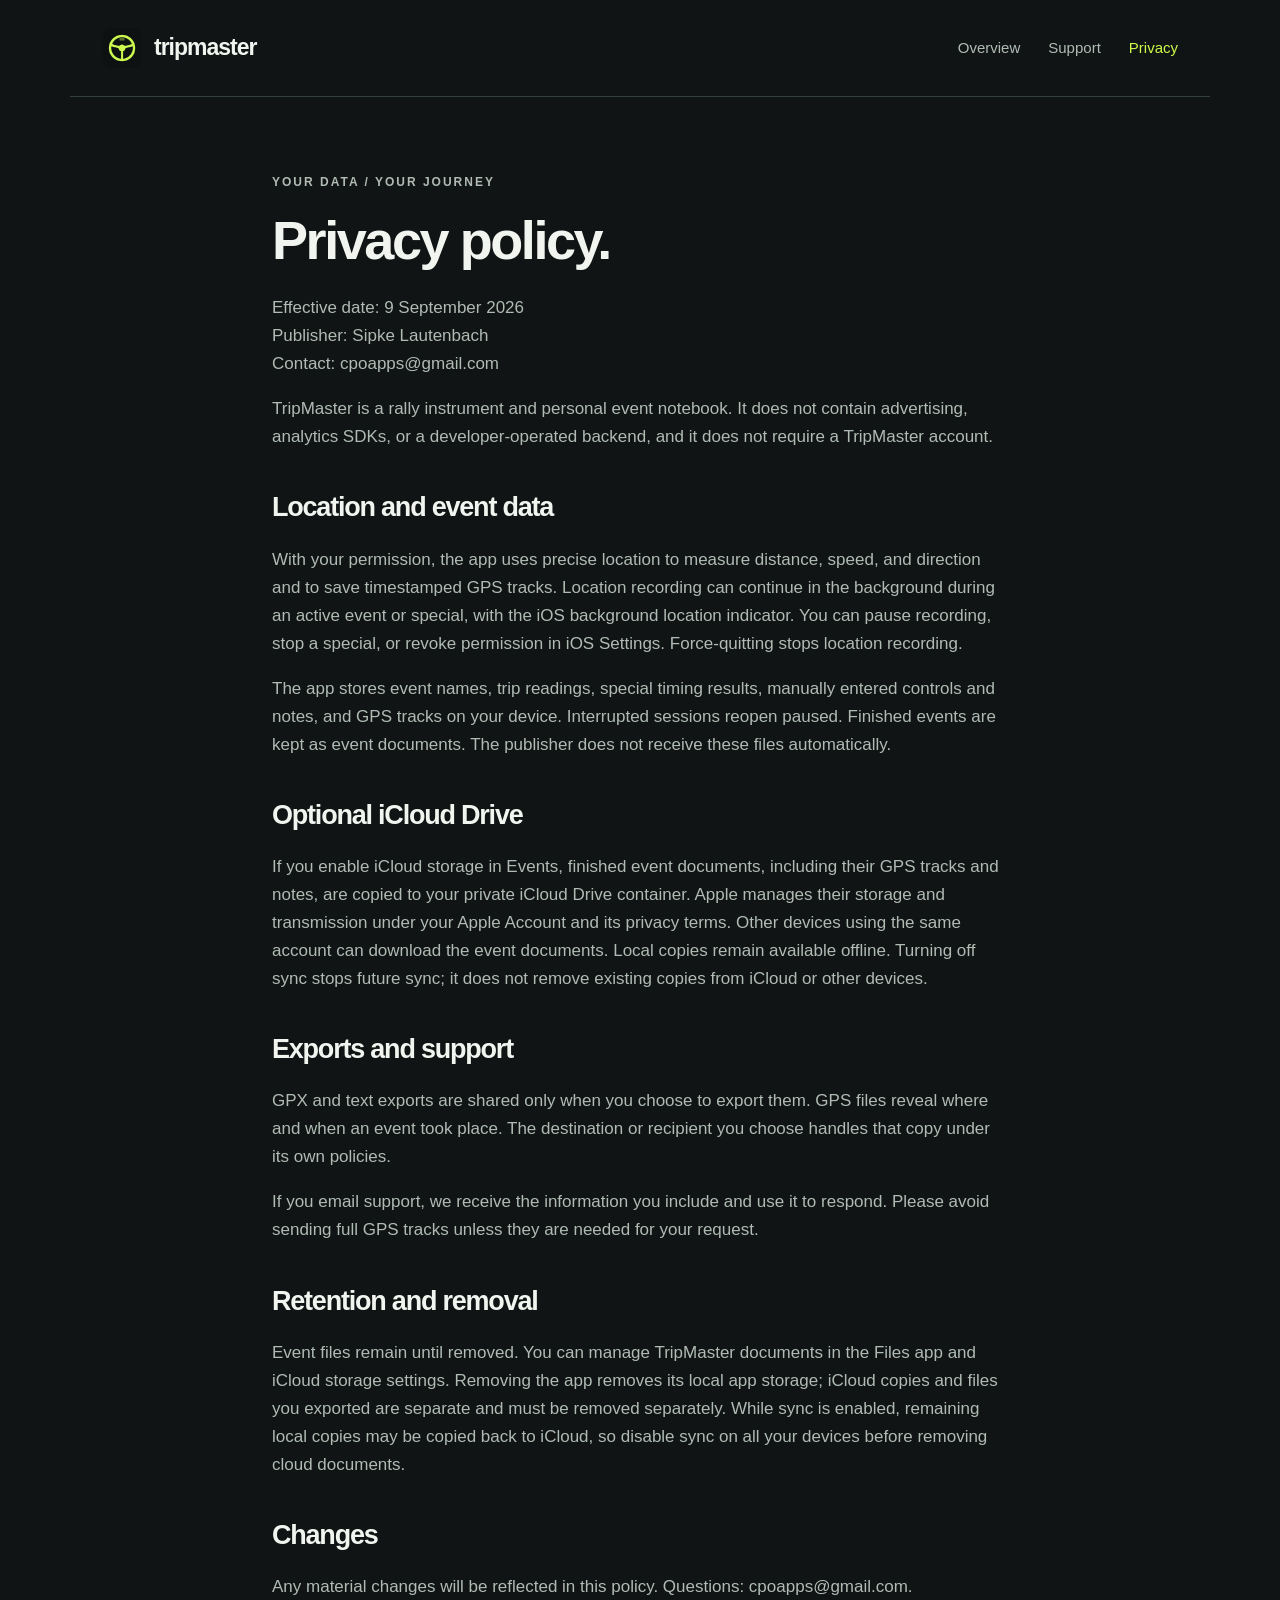
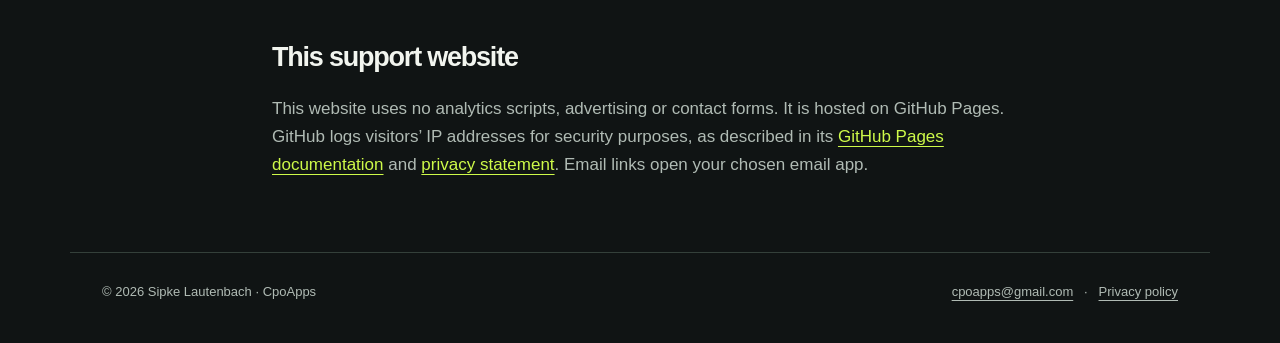
==== privacy.html @ 1933b423 "Publish TripMaster support and privacy website" ====
<!doctype html><html lang="en"><head><meta charset="utf-8"><meta name="viewport" content="width=device-width,initial-scale=1"><title>Privacy policy · TripMaster</title><meta name="description" content="How TripMaster handles location, event documents, optional iCloud storage and support requests."><meta name="theme-color" content="#101414"><link rel="icon" href="assets/icon.png"><link rel="stylesheet" href="assets/style.css"><link rel="canonical" href="https://cpoapps.github.io/tripmaster-site/privacy.html"></head><body><a class="skip" href="#main">Skip to content</a><header><a class="brand" href="index.html"><img src="assets/icon.png" alt="" width="40" height="40">tripmaster</a><nav aria-label="Main navigation"><a href="index.html">Overview</a><a href="support.html">Support</a><a href="privacy.html" aria-current="page">Privacy</a></nav></header><main id="main" class="document"><p class="eyebrow">Your data / Your journey</p><h1>Privacy policy.</h1><p>Effective date: 9 September 2026<br>Publisher: Sipke Lautenbach<br>Contact: cpoapps@gmail.com</p><p>TripMaster is a rally instrument and personal event notebook. It does not contain advertising, analytics SDKs, or a developer-operated backend, and it does not require a TripMaster account.</p><h2>Location and event data</h2><p>With your permission, the app uses precise location to measure distance, speed, and direction and to save timestamped GPS tracks. Location recording can continue in the background during an active event or special, with the iOS background location indicator. You can pause recording, stop a special, or revoke permission in iOS Settings. Force-quitting stops location recording.</p><p>The app stores event names, trip readings, special timing results, manually entered controls and notes, and GPS tracks on your device. Interrupted sessions reopen paused. Finished events are kept as event documents. The publisher does not receive these files automatically.</p><h2>Optional iCloud Drive</h2><p>If you enable iCloud storage in Events, finished event documents, including their GPS tracks and notes, are copied to your private iCloud Drive container. Apple manages their storage and transmission under your Apple Account and its privacy terms. Other devices using the same account can download the event documents. Local copies remain available offline. Turning off sync stops future sync; it does not remove existing copies from iCloud or other devices.</p><h2>Exports and support</h2><p>GPX and text exports are shared only when you choose to export them. GPS files reveal where and when an event took place. The destination or recipient you choose handles that copy under its own policies.</p><p>If you email support, we receive the information you include and use it to respond. Please avoid sending full GPS tracks unless they are needed for your request.</p><h2>Retention and removal</h2><p>Event files remain until removed. You can manage TripMaster documents in the Files app and iCloud storage settings. Removing the app removes its local app storage; iCloud copies and files you exported are separate and must be removed separately. While sync is enabled, remaining local copies may be copied back to iCloud, so disable sync on all your devices before removing cloud documents.</p><h2>Changes</h2><p>Any material changes will be reflected in this policy. Questions: cpoapps@gmail.com.<br></p><h2>This support website</h2><p>This website uses no analytics scripts, advertising or contact forms. It is hosted on GitHub Pages. GitHub logs visitors’ IP addresses for security purposes, as described in its <a href="https://docs.github.com/en/pages/getting-started-with-github-pages/what-is-github-pages">GitHub Pages documentation</a> and <a href="https://docs.github.com/en/site-policy/privacy-policies/github-general-privacy-statement">privacy statement</a>. Email links open your chosen email app.</p></main><footer><div>© 2026 Sipke Lautenbach · CpoApps</div><div><a href="mailto:cpoapps@gmail.com">cpoapps@gmail.com</a> &nbsp; · &nbsp; <a href="privacy.html">Privacy policy</a></div></footer></body></html>
---- assets/style.css ----
:root{color-scheme:dark;--bg:#101414;--panel:#1c2221;--text:#f2f5ef;--muted:#b0bbb4;--line:#34403a;--lime:#cefa49}*{box-sizing:border-box}html{scroll-behavior:smooth}body{margin:0;background:var(--bg);color:var(--text);font:17px/1.65 -apple-system,BlinkMacSystemFont,"Segoe UI",sans-serif}a{color:var(--lime);text-underline-offset:4px}a:hover{color:white}a:focus-visible,summary:focus-visible{outline:3px solid var(--lime);outline-offset:6px}header,main,footer{max-width:1140px;margin:auto;padding:28px 32px}header{display:flex;align-items:center;justify-content:space-between;border-bottom:1px solid var(--line);gap:24px}.brand{display:flex;align-items:center;gap:12px;color:var(--text);font-size:23px;font-weight:800;text-decoration:none;letter-spacing:-1px}.brand img{width:40px;height:40px;border-radius:10px}nav{display:flex;gap:28px}nav a{color:var(--muted);font-size:15px;text-decoration:none}nav a[aria-current=page]{color:var(--lime)}.eyebrow{font-size:12px;letter-spacing:2px;color:var(--lime);font-weight:750;text-transform:uppercase;margin-bottom:18px}h1,h2,h3{line-height:1.1;letter-spacing:-.045em}h1{font-size:clamp(40px,6vw,76px);margin:0 0 24px;max-width:850px}h2{font-size:32px;margin-top:0}h3{font-size:22px}.intro{font-size:20px;color:var(--muted);max-width:620px}.hero{display:grid;grid-template-columns:1.3fr .7fr;gap:70px;align-items:center;padding:54px 0 68px}.hero img{display:block;height:auto;width:100%;max-width:290px;margin:auto;border:8px solid #303934;border-radius:40px;box-shadow:0 30px 70px #0008}.button{display:inline-flex;align-items:center;justify-content:center;min-height:52px;background:var(--lime);color:#111a09;font-weight:750;padding:12px 24px;border-radius:12px;text-decoration:none;margin:12px 12px 10px 0}.button:hover{background:#e0ff84;color:#111a09}.button.secondary{background:transparent;border:1px solid var(--line);color:var(--text)}.meta{color:var(--muted);font-size:14px}.grid{display:grid;grid-template-columns:repeat(3,1fr);gap:18px}.card{background:var(--panel);padding:26px;border:1px solid var(--line);border-radius:18px}.card p{color:var(--muted);font-size:16px;margin-bottom:0}.number{color:var(--lime);font:14px ui-monospace,monospace}.band{margin:54px 0 28px;padding:34px;border-top:1px solid var(--line);border-bottom:1px solid var(--line);display:flex;justify-content:space-between;gap:32px;align-items:center}.band p{max-width:620px;color:var(--muted);margin-bottom:0}.document{max-width:800px;padding-top:64px;padding-bottom:56px}.document h1{font-size:54px}.document h2{font-size:27px;margin-top:42px}.document p,.document li{color:var(--muted)}.document strong{color:var(--text)}details{border-bottom:1px solid var(--line);padding:20px 0}summary{cursor:pointer;font-weight:700;line-height:1.45;padding-right:20px}details p{margin:14px 0 4px}.contact{background:var(--panel);padding:26px;border-radius:18px;margin:30px 0}.contact h2{margin-top:0}.contact a{overflow-wrap:anywhere}footer{display:flex;justify-content:space-between;gap:20px;font-size:13px;color:var(--muted);border-top:1px solid var(--line);padding-bottom:40px}footer a{color:var(--muted)}.skip{position:absolute;left:12px;top:-80px;background:var(--lime);color:black;padding:12px;z-index:9}.skip:focus{top:12px}@media(max-width:720px){header,main,footer{padding-left:22px;padding-right:22px}header{align-items:flex-start}.brand{font-size:20px}nav{gap:14px;flex-wrap:wrap;justify-content:flex-end}nav a{font-size:14px}.hero{grid-template-columns:1fr;gap:36px;padding:40px 0}.hero img{max-width:250px}.grid{grid-template-columns:1fr}.band,footer{display:block}.band{padding:28px 0}.document{padding-top:40px}.document h1{font-size:42px}footer div+div{margin-top:12px}}@media(prefers-reduced-motion:reduce){html{scroll-behavior:auto}}
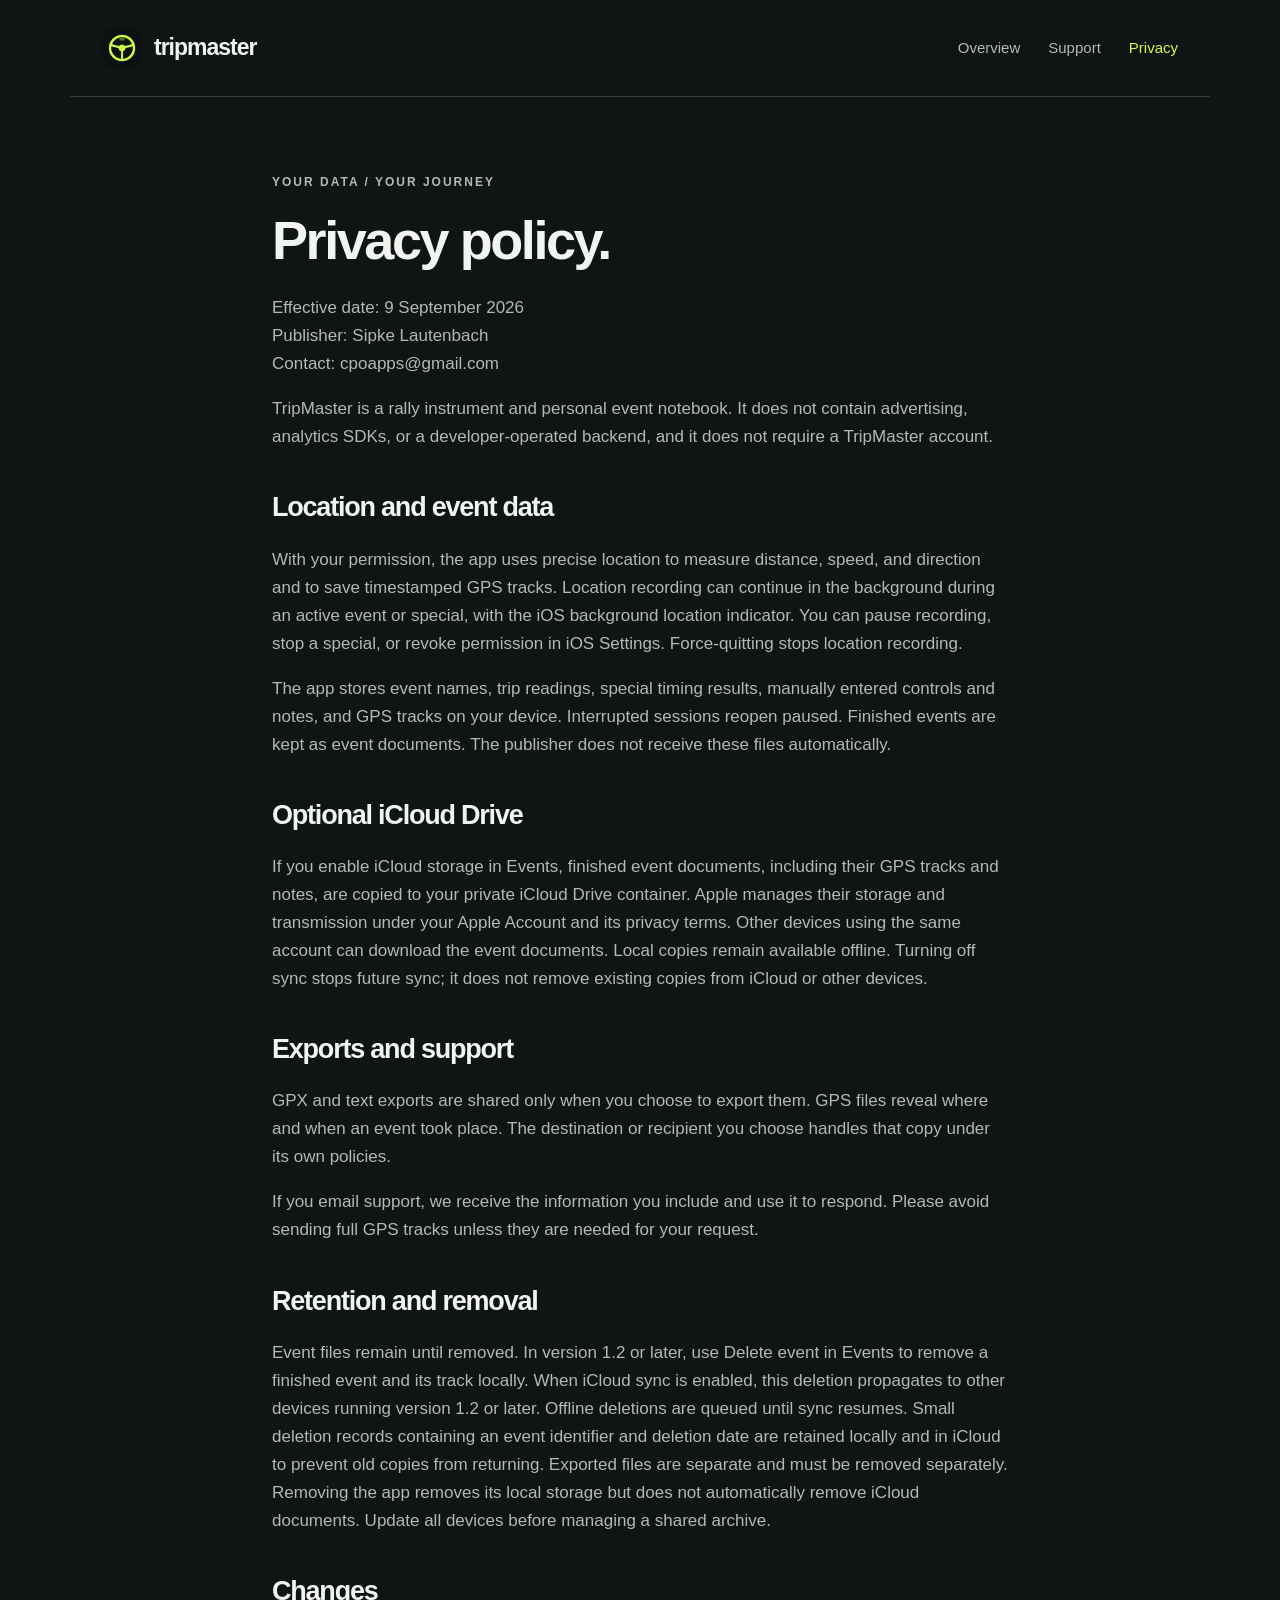
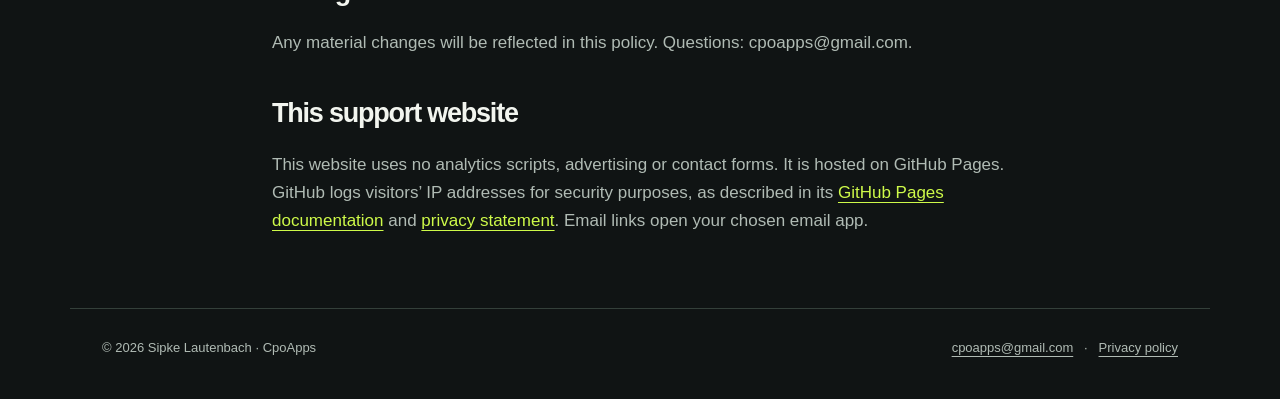
==== commit 8064f874: "Document event deletion and app preferences in version 1.2" ====
--- a/privacy.html
+++ b/privacy.html
@@ -1 +1 @@
-<!doctype html><html lang="en"><head><meta charset="utf-8"><meta name="viewport" content="width=device-width,initial-scale=1"><title>Privacy policy · TripMaster</title><meta name="description" content="How TripMaster handles location, event documents, optional iCloud storage and support requests."><meta name="theme-color" content="#101414"><link rel="icon" href="assets/icon.png"><link rel="stylesheet" href="assets/style.css"><link rel="canonical" href="https://cpoapps.github.io/tripmaster-site/privacy.html"></head><body><a class="skip" href="#main">Skip to content</a><header><a class="brand" href="index.html"><img src="assets/icon.png" alt="" width="40" height="40">tripmaster</a><nav aria-label="Main navigation"><a href="index.html">Overview</a><a href="support.html">Support</a><a href="privacy.html" aria-current="page">Privacy</a></nav></header><main id="main" class="document"><p class="eyebrow">Your data / Your journey</p><h1>Privacy policy.</h1><p>Effective date: 9 September 2026<br>Publisher: Sipke Lautenbach<br>Contact: cpoapps@gmail.com</p><p>TripMaster is a rally instrument and personal event notebook. It does not contain advertising, analytics SDKs, or a developer-operated backend, and it does not require a TripMaster account.</p><h2>Location and event data</h2><p>With your permission, the app uses precise location to measure distance, speed, and direction and to save timestamped GPS tracks. Location recording can continue in the background during an active event or special, with the iOS background location indicator. You can pause recording, stop a special, or revoke permission in iOS Settings. Force-quitting stops location recording.</p><p>The app stores event names, trip readings, special timing results, manually entered controls and notes, and GPS tracks on your device. Interrupted sessions reopen paused. Finished events are kept as event documents. The publisher does not receive these files automatically.</p><h2>Optional iCloud Drive</h2><p>If you enable iCloud storage in Events, finished event documents, including their GPS tracks and notes, are copied to your private iCloud Drive container. Apple manages their storage and transmission under your Apple Account and its privacy terms. Other devices using the same account can download the event documents. Local copies remain available offline. Turning off sync stops future sync; it does not remove existing copies from iCloud or other devices.</p><h2>Exports and support</h2><p>GPX and text exports are shared only when you choose to export them. GPS files reveal where and when an event took place. The destination or recipient you choose handles that copy under its own policies.</p><p>If you email support, we receive the information you include and use it to respond. Please avoid sending full GPS tracks unless they are needed for your request.</p><h2>Retention and removal</h2><p>Event files remain until removed. You can manage TripMaster documents in the Files app and iCloud storage settings. Removing the app removes its local app storage; iCloud copies and files you exported are separate and must be removed separately. While sync is enabled, remaining local copies may be copied back to iCloud, so disable sync on all your devices before removing cloud documents.</p><h2>Changes</h2><p>Any material changes will be reflected in this policy. Questions: cpoapps@gmail.com.<br></p><h2>This support website</h2><p>This website uses no analytics scripts, advertising or contact forms. It is hosted on GitHub Pages. GitHub logs visitors’ IP addresses for security purposes, as described in its <a href="https://docs.github.com/en/pages/getting-started-with-github-pages/what-is-github-pages">GitHub Pages documentation</a> and <a href="https://docs.github.com/en/site-policy/privacy-policies/github-general-privacy-statement">privacy statement</a>. Email links open your chosen email app.</p></main><footer><div>© 2026 Sipke Lautenbach · CpoApps</div><div><a href="mailto:cpoapps@gmail.com">cpoapps@gmail.com</a> &nbsp; · &nbsp; <a href="privacy.html">Privacy policy</a></div></footer></body></html>+<!doctype html><html lang="en"><head><meta charset="utf-8"><meta name="viewport" content="width=device-width,initial-scale=1"><title>Privacy policy · TripMaster</title><meta name="description" content="How TripMaster handles location, event documents, optional iCloud storage and support requests."><meta name="theme-color" content="#101414"><link rel="icon" href="assets/icon.png"><link rel="stylesheet" href="assets/style.css"><link rel="canonical" href="https://cpoapps.github.io/tripmaster-site/privacy.html"></head><body><a class="skip" href="#main">Skip to content</a><header><a class="brand" href="index.html"><img src="assets/icon.png" alt="" width="40" height="40">tripmaster</a><nav aria-label="Main navigation"><a href="index.html">Overview</a><a href="support.html">Support</a><a href="privacy.html" aria-current="page">Privacy</a></nav></header><main id="main" class="document"><p class="eyebrow">Your data / Your journey</p><h1>Privacy policy.</h1><p>Effective date: 9 September 2026<br>Publisher: Sipke Lautenbach<br>Contact: cpoapps@gmail.com</p><p>TripMaster is a rally instrument and personal event notebook. It does not contain advertising, analytics SDKs, or a developer-operated backend, and it does not require a TripMaster account.</p><h2>Location and event data</h2><p>With your permission, the app uses precise location to measure distance, speed, and direction and to save timestamped GPS tracks. Location recording can continue in the background during an active event or special, with the iOS background location indicator. You can pause recording, stop a special, or revoke permission in iOS Settings. Force-quitting stops location recording.</p><p>The app stores event names, trip readings, special timing results, manually entered controls and notes, and GPS tracks on your device. Interrupted sessions reopen paused. Finished events are kept as event documents. The publisher does not receive these files automatically.</p><h2>Optional iCloud Drive</h2><p>If you enable iCloud storage in Events, finished event documents, including their GPS tracks and notes, are copied to your private iCloud Drive container. Apple manages their storage and transmission under your Apple Account and its privacy terms. Other devices using the same account can download the event documents. Local copies remain available offline. Turning off sync stops future sync; it does not remove existing copies from iCloud or other devices.</p><h2>Exports and support</h2><p>GPX and text exports are shared only when you choose to export them. GPS files reveal where and when an event took place. The destination or recipient you choose handles that copy under its own policies.</p><p>If you email support, we receive the information you include and use it to respond. Please avoid sending full GPS tracks unless they are needed for your request.</p><h2>Retention and removal</h2><p>Event files remain until removed. In version 1.2 or later, use Delete event in Events to remove a finished event and its track locally. When iCloud sync is enabled, this deletion propagates to other devices running version 1.2 or later. Offline deletions are queued until sync resumes. Small deletion records containing an event identifier and deletion date are retained locally and in iCloud to prevent old copies from returning. Exported files are separate and must be removed separately. Removing the app removes its local storage but does not automatically remove iCloud documents. Update all devices before managing a shared archive.</p><h2>Changes</h2><p>Any material changes will be reflected in this policy. Questions: cpoapps@gmail.com.<br></p><h2>This support website</h2><p>This website uses no analytics scripts, advertising or contact forms. It is hosted on GitHub Pages. GitHub logs visitors’ IP addresses for security purposes, as described in its <a href="https://docs.github.com/en/pages/getting-started-with-github-pages/what-is-github-pages">GitHub Pages documentation</a> and <a href="https://docs.github.com/en/site-policy/privacy-policies/github-general-privacy-statement">privacy statement</a>. Email links open your chosen email app.</p></main><footer><div>© 2026 Sipke Lautenbach · CpoApps</div><div><a href="mailto:cpoapps@gmail.com">cpoapps@gmail.com</a> &nbsp; · &nbsp; <a href="privacy.html">Privacy policy</a></div></footer></body></html>
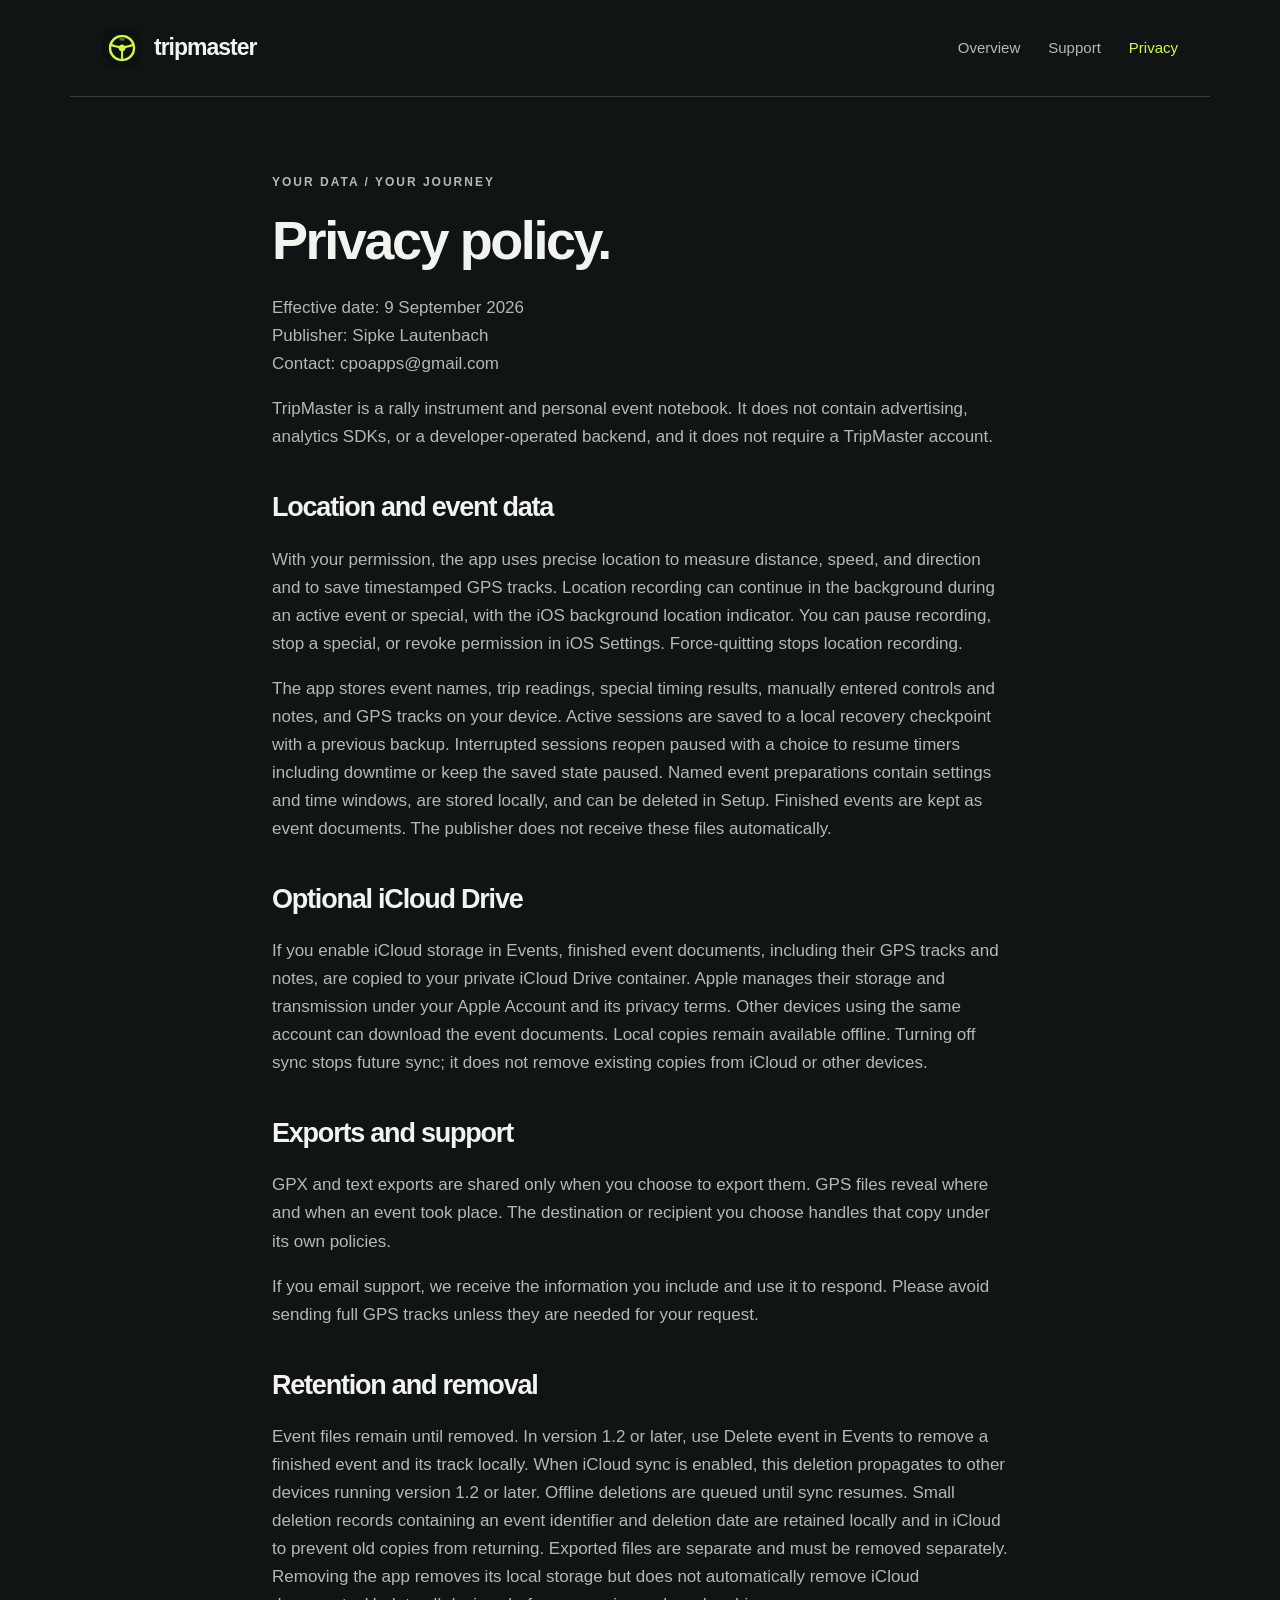
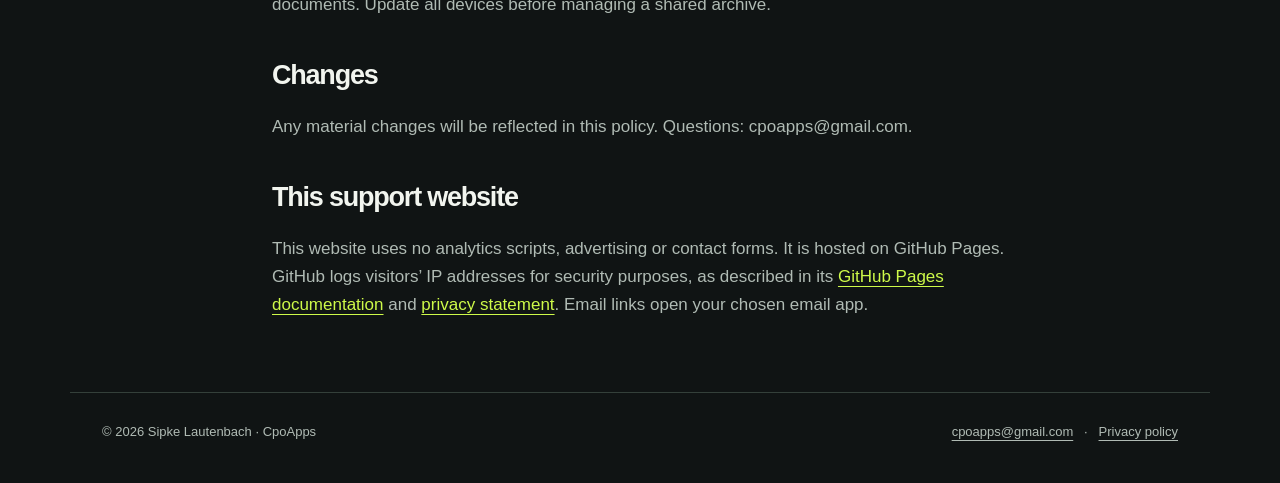
==== commit ffe95b4b: "Document rally preparations and recording recovery in 1.3" ====
--- a/privacy.html
+++ b/privacy.html
@@ -1 +1 @@
-<!doctype html><html lang="en"><head><meta charset="utf-8"><meta name="viewport" content="width=device-width,initial-scale=1"><title>Privacy policy · TripMaster</title><meta name="description" content="How TripMaster handles location, event documents, optional iCloud storage and support requests."><meta name="theme-color" content="#101414"><link rel="icon" href="assets/icon.png"><link rel="stylesheet" href="assets/style.css"><link rel="canonical" href="https://cpoapps.github.io/tripmaster-site/privacy.html"></head><body><a class="skip" href="#main">Skip to content</a><header><a class="brand" href="index.html"><img src="assets/icon.png" alt="" width="40" height="40">tripmaster</a><nav aria-label="Main navigation"><a href="index.html">Overview</a><a href="support.html">Support</a><a href="privacy.html" aria-current="page">Privacy</a></nav></header><main id="main" class="document"><p class="eyebrow">Your data / Your journey</p><h1>Privacy policy.</h1><p>Effective date: 9 September 2026<br>Publisher: Sipke Lautenbach<br>Contact: cpoapps@gmail.com</p><p>TripMaster is a rally instrument and personal event notebook. It does not contain advertising, analytics SDKs, or a developer-operated backend, and it does not require a TripMaster account.</p><h2>Location and event data</h2><p>With your permission, the app uses precise location to measure distance, speed, and direction and to save timestamped GPS tracks. Location recording can continue in the background during an active event or special, with the iOS background location indicator. You can pause recording, stop a special, or revoke permission in iOS Settings. Force-quitting stops location recording.</p><p>The app stores event names, trip readings, special timing results, manually entered controls and notes, and GPS tracks on your device. Interrupted sessions reopen paused. Finished events are kept as event documents. The publisher does not receive these files automatically.</p><h2>Optional iCloud Drive</h2><p>If you enable iCloud storage in Events, finished event documents, including their GPS tracks and notes, are copied to your private iCloud Drive container. Apple manages their storage and transmission under your Apple Account and its privacy terms. Other devices using the same account can download the event documents. Local copies remain available offline. Turning off sync stops future sync; it does not remove existing copies from iCloud or other devices.</p><h2>Exports and support</h2><p>GPX and text exports are shared only when you choose to export them. GPS files reveal where and when an event took place. The destination or recipient you choose handles that copy under its own policies.</p><p>If you email support, we receive the information you include and use it to respond. Please avoid sending full GPS tracks unless they are needed for your request.</p><h2>Retention and removal</h2><p>Event files remain until removed. In version 1.2 or later, use Delete event in Events to remove a finished event and its track locally. When iCloud sync is enabled, this deletion propagates to other devices running version 1.2 or later. Offline deletions are queued until sync resumes. Small deletion records containing an event identifier and deletion date are retained locally and in iCloud to prevent old copies from returning. Exported files are separate and must be removed separately. Removing the app removes its local storage but does not automatically remove iCloud documents. Update all devices before managing a shared archive.</p><h2>Changes</h2><p>Any material changes will be reflected in this policy. Questions: cpoapps@gmail.com.<br></p><h2>This support website</h2><p>This website uses no analytics scripts, advertising or contact forms. It is hosted on GitHub Pages. GitHub logs visitors’ IP addresses for security purposes, as described in its <a href="https://docs.github.com/en/pages/getting-started-with-github-pages/what-is-github-pages">GitHub Pages documentation</a> and <a href="https://docs.github.com/en/site-policy/privacy-policies/github-general-privacy-statement">privacy statement</a>. Email links open your chosen email app.</p></main><footer><div>© 2026 Sipke Lautenbach · CpoApps</div><div><a href="mailto:cpoapps@gmail.com">cpoapps@gmail.com</a> &nbsp; · &nbsp; <a href="privacy.html">Privacy policy</a></div></footer></body></html>+<!doctype html><html lang="en"><head><meta charset="utf-8"><meta name="viewport" content="width=device-width,initial-scale=1"><title>Privacy policy · TripMaster</title><meta name="description" content="How TripMaster handles location, event documents, optional iCloud storage and support requests."><meta name="theme-color" content="#101414"><link rel="icon" href="assets/icon.png"><link rel="stylesheet" href="assets/style.css"><link rel="canonical" href="https://cpoapps.github.io/tripmaster-site/privacy.html"></head><body><a class="skip" href="#main">Skip to content</a><header><a class="brand" href="index.html"><img src="assets/icon.png" alt="" width="40" height="40">tripmaster</a><nav aria-label="Main navigation"><a href="index.html">Overview</a><a href="support.html">Support</a><a href="privacy.html" aria-current="page">Privacy</a></nav></header><main id="main" class="document"><p class="eyebrow">Your data / Your journey</p><h1>Privacy policy.</h1><p>Effective date: 9 September 2026<br>Publisher: Sipke Lautenbach<br>Contact: cpoapps@gmail.com</p><p>TripMaster is a rally instrument and personal event notebook. It does not contain advertising, analytics SDKs, or a developer-operated backend, and it does not require a TripMaster account.</p><h2>Location and event data</h2><p>With your permission, the app uses precise location to measure distance, speed, and direction and to save timestamped GPS tracks. Location recording can continue in the background during an active event or special, with the iOS background location indicator. You can pause recording, stop a special, or revoke permission in iOS Settings. Force-quitting stops location recording.</p><p>The app stores event names, trip readings, special timing results, manually entered controls and notes, and GPS tracks on your device. Active sessions are saved to a local recovery checkpoint with a previous backup. Interrupted sessions reopen paused with a choice to resume timers including downtime or keep the saved state paused. Named event preparations contain settings and time windows, are stored locally, and can be deleted in Setup. Finished events are kept as event documents. The publisher does not receive these files automatically.</p><h2>Optional iCloud Drive</h2><p>If you enable iCloud storage in Events, finished event documents, including their GPS tracks and notes, are copied to your private iCloud Drive container. Apple manages their storage and transmission under your Apple Account and its privacy terms. Other devices using the same account can download the event documents. Local copies remain available offline. Turning off sync stops future sync; it does not remove existing copies from iCloud or other devices.</p><h2>Exports and support</h2><p>GPX and text exports are shared only when you choose to export them. GPS files reveal where and when an event took place. The destination or recipient you choose handles that copy under its own policies.</p><p>If you email support, we receive the information you include and use it to respond. Please avoid sending full GPS tracks unless they are needed for your request.</p><h2>Retention and removal</h2><p>Event files remain until removed. In version 1.2 or later, use Delete event in Events to remove a finished event and its track locally. When iCloud sync is enabled, this deletion propagates to other devices running version 1.2 or later. Offline deletions are queued until sync resumes. Small deletion records containing an event identifier and deletion date are retained locally and in iCloud to prevent old copies from returning. Exported files are separate and must be removed separately. Removing the app removes its local storage but does not automatically remove iCloud documents. Update all devices before managing a shared archive.</p><h2>Changes</h2><p>Any material changes will be reflected in this policy. Questions: cpoapps@gmail.com.<br></p><h2>This support website</h2><p>This website uses no analytics scripts, advertising or contact forms. It is hosted on GitHub Pages. GitHub logs visitors’ IP addresses for security purposes, as described in its <a href="https://docs.github.com/en/pages/getting-started-with-github-pages/what-is-github-pages">GitHub Pages documentation</a> and <a href="https://docs.github.com/en/site-policy/privacy-policies/github-general-privacy-statement">privacy statement</a>. Email links open your chosen email app.</p></main><footer><div>© 2026 Sipke Lautenbach · CpoApps</div><div><a href="mailto:cpoapps@gmail.com">cpoapps@gmail.com</a> &nbsp; · &nbsp; <a href="privacy.html">Privacy policy</a></div></footer></body></html>
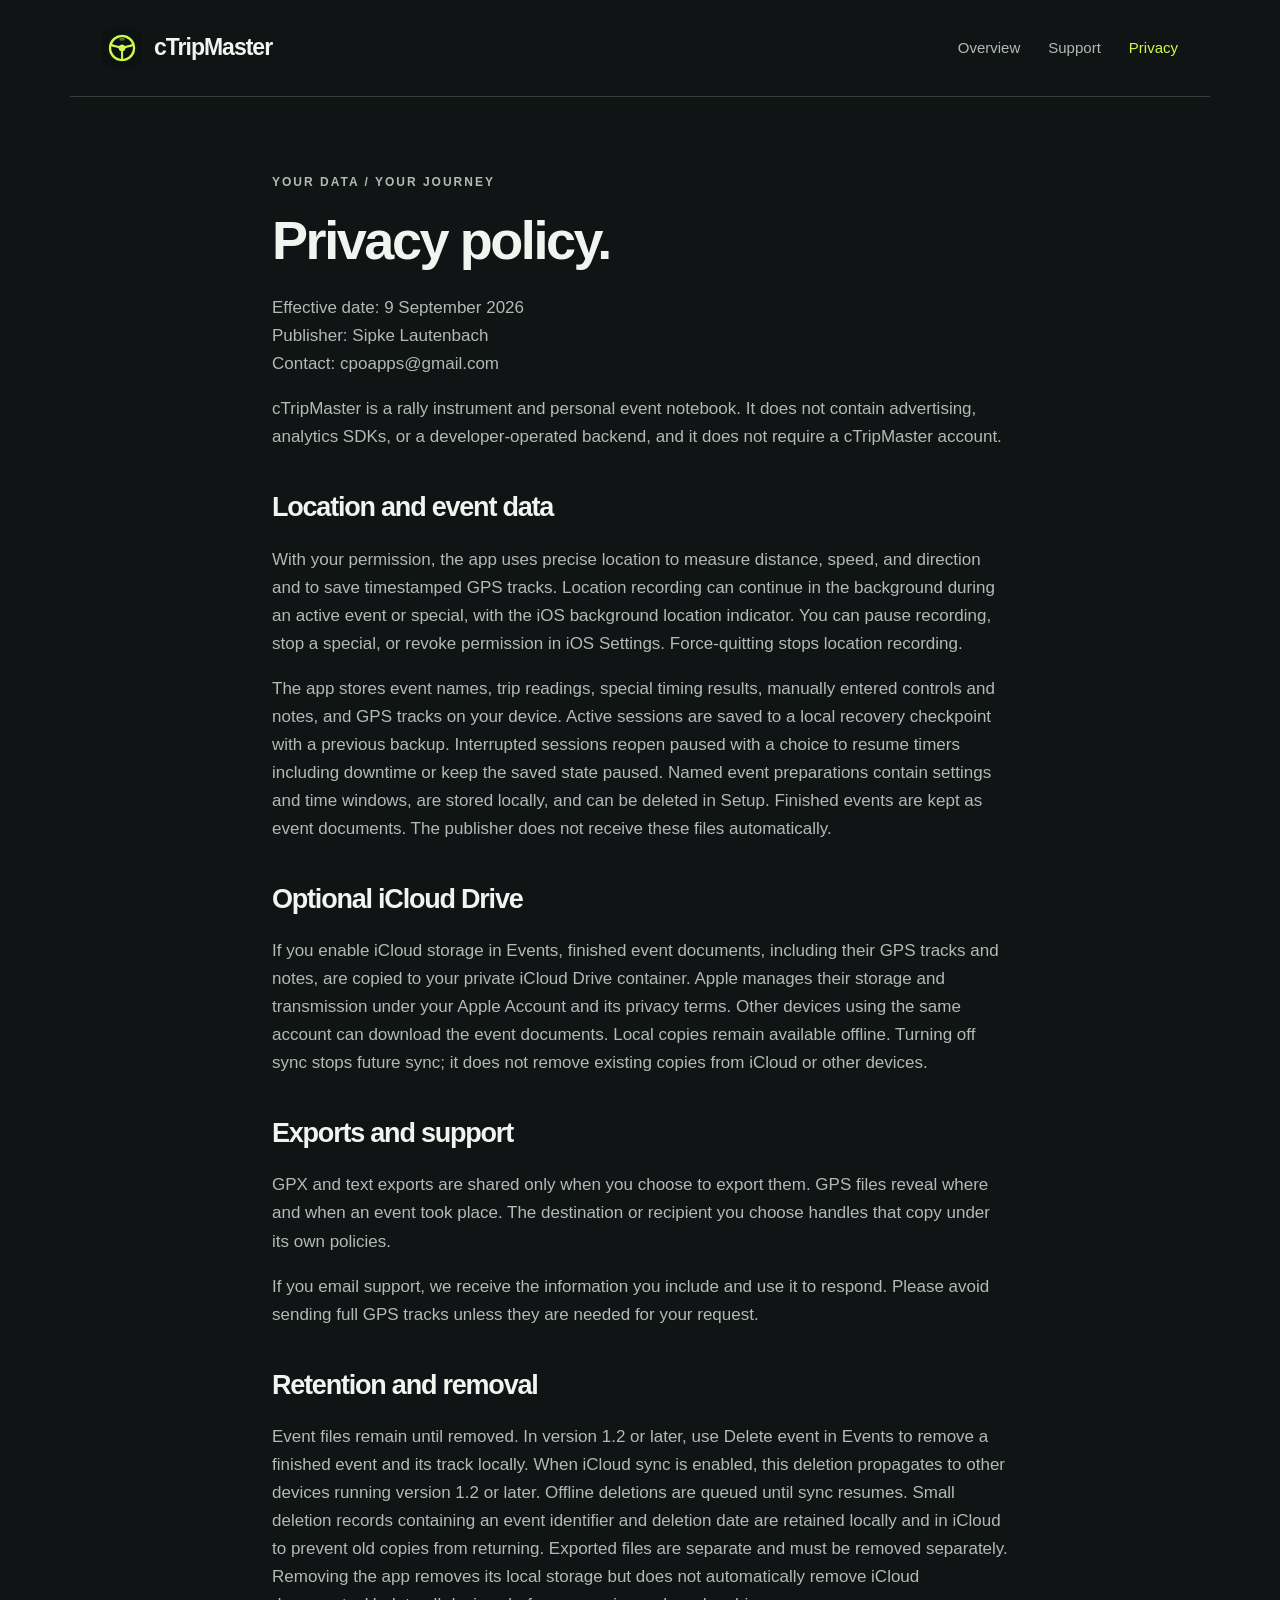
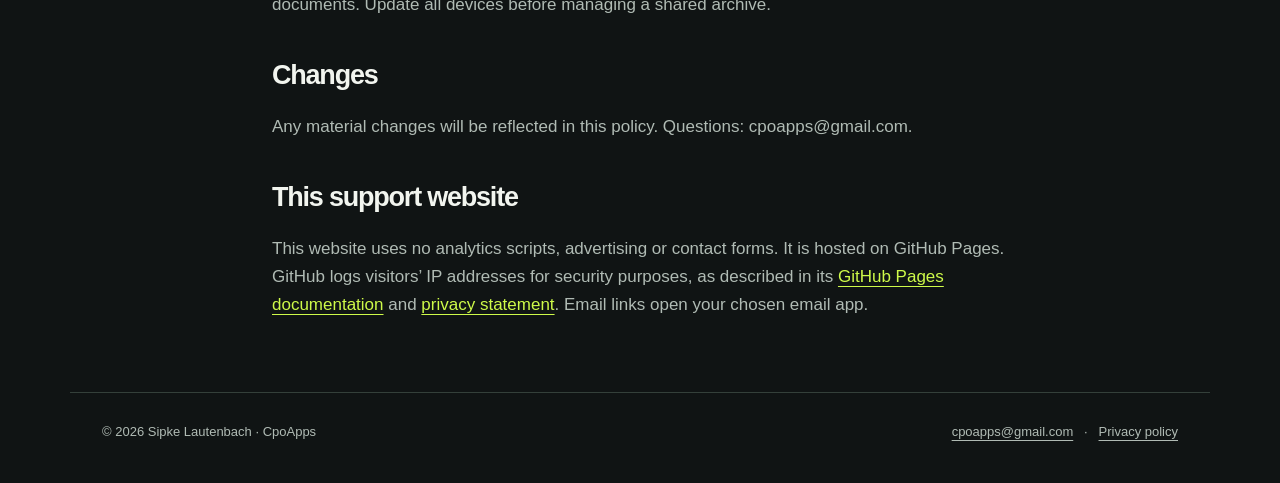
==== commit 072f1acd: "Rename the app and support site to cTripMaster" ====
--- a/privacy.html
+++ b/privacy.html
@@ -1 +1 @@
-<!doctype html><html lang="en"><head><meta charset="utf-8"><meta name="viewport" content="width=device-width,initial-scale=1"><title>Privacy policy · TripMaster</title><meta name="description" content="How TripMaster handles location, event documents, optional iCloud storage and support requests."><meta name="theme-color" content="#101414"><link rel="icon" href="assets/icon.png"><link rel="stylesheet" href="assets/style.css"><link rel="canonical" href="https://cpoapps.github.io/tripmaster-site/privacy.html"></head><body><a class="skip" href="#main">Skip to content</a><header><a class="brand" href="index.html"><img src="assets/icon.png" alt="" width="40" height="40">tripmaster</a><nav aria-label="Main navigation"><a href="index.html">Overview</a><a href="support.html">Support</a><a href="privacy.html" aria-current="page">Privacy</a></nav></header><main id="main" class="document"><p class="eyebrow">Your data / Your journey</p><h1>Privacy policy.</h1><p>Effective date: 9 September 2026<br>Publisher: Sipke Lautenbach<br>Contact: cpoapps@gmail.com</p><p>TripMaster is a rally instrument and personal event notebook. It does not contain advertising, analytics SDKs, or a developer-operated backend, and it does not require a TripMaster account.</p><h2>Location and event data</h2><p>With your permission, the app uses precise location to measure distance, speed, and direction and to save timestamped GPS tracks. Location recording can continue in the background during an active event or special, with the iOS background location indicator. You can pause recording, stop a special, or revoke permission in iOS Settings. Force-quitting stops location recording.</p><p>The app stores event names, trip readings, special timing results, manually entered controls and notes, and GPS tracks on your device. Active sessions are saved to a local recovery checkpoint with a previous backup. Interrupted sessions reopen paused with a choice to resume timers including downtime or keep the saved state paused. Named event preparations contain settings and time windows, are stored locally, and can be deleted in Setup. Finished events are kept as event documents. The publisher does not receive these files automatically.</p><h2>Optional iCloud Drive</h2><p>If you enable iCloud storage in Events, finished event documents, including their GPS tracks and notes, are copied to your private iCloud Drive container. Apple manages their storage and transmission under your Apple Account and its privacy terms. Other devices using the same account can download the event documents. Local copies remain available offline. Turning off sync stops future sync; it does not remove existing copies from iCloud or other devices.</p><h2>Exports and support</h2><p>GPX and text exports are shared only when you choose to export them. GPS files reveal where and when an event took place. The destination or recipient you choose handles that copy under its own policies.</p><p>If you email support, we receive the information you include and use it to respond. Please avoid sending full GPS tracks unless they are needed for your request.</p><h2>Retention and removal</h2><p>Event files remain until removed. In version 1.2 or later, use Delete event in Events to remove a finished event and its track locally. When iCloud sync is enabled, this deletion propagates to other devices running version 1.2 or later. Offline deletions are queued until sync resumes. Small deletion records containing an event identifier and deletion date are retained locally and in iCloud to prevent old copies from returning. Exported files are separate and must be removed separately. Removing the app removes its local storage but does not automatically remove iCloud documents. Update all devices before managing a shared archive.</p><h2>Changes</h2><p>Any material changes will be reflected in this policy. Questions: cpoapps@gmail.com.<br></p><h2>This support website</h2><p>This website uses no analytics scripts, advertising or contact forms. It is hosted on GitHub Pages. GitHub logs visitors’ IP addresses for security purposes, as described in its <a href="https://docs.github.com/en/pages/getting-started-with-github-pages/what-is-github-pages">GitHub Pages documentation</a> and <a href="https://docs.github.com/en/site-policy/privacy-policies/github-general-privacy-statement">privacy statement</a>. Email links open your chosen email app.</p></main><footer><div>© 2026 Sipke Lautenbach · CpoApps</div><div><a href="mailto:cpoapps@gmail.com">cpoapps@gmail.com</a> &nbsp; · &nbsp; <a href="privacy.html">Privacy policy</a></div></footer></body></html>+<!doctype html><html lang="en"><head><meta charset="utf-8"><meta name="viewport" content="width=device-width,initial-scale=1"><title>Privacy policy · cTripMaster</title><meta name="description" content="How cTripMaster handles location, event documents, optional iCloud storage and support requests."><meta name="theme-color" content="#101414"><link rel="icon" href="assets/icon.png"><link rel="stylesheet" href="assets/style.css"><link rel="canonical" href="https://cpoapps.github.io/tripmaster-site/privacy.html"></head><body><a class="skip" href="#main">Skip to content</a><header><a class="brand" href="index.html"><img src="assets/icon.png" alt="" width="40" height="40">cTripMaster</a><nav aria-label="Main navigation"><a href="index.html">Overview</a><a href="support.html">Support</a><a href="privacy.html" aria-current="page">Privacy</a></nav></header><main id="main" class="document"><p class="eyebrow">Your data / Your journey</p><h1>Privacy policy.</h1><p>Effective date: 9 September 2026<br>Publisher: Sipke Lautenbach<br>Contact: cpoapps@gmail.com</p><p>cTripMaster is a rally instrument and personal event notebook. It does not contain advertising, analytics SDKs, or a developer-operated backend, and it does not require a cTripMaster account.</p><h2>Location and event data</h2><p>With your permission, the app uses precise location to measure distance, speed, and direction and to save timestamped GPS tracks. Location recording can continue in the background during an active event or special, with the iOS background location indicator. You can pause recording, stop a special, or revoke permission in iOS Settings. Force-quitting stops location recording.</p><p>The app stores event names, trip readings, special timing results, manually entered controls and notes, and GPS tracks on your device. Active sessions are saved to a local recovery checkpoint with a previous backup. Interrupted sessions reopen paused with a choice to resume timers including downtime or keep the saved state paused. Named event preparations contain settings and time windows, are stored locally, and can be deleted in Setup. Finished events are kept as event documents. The publisher does not receive these files automatically.</p><h2>Optional iCloud Drive</h2><p>If you enable iCloud storage in Events, finished event documents, including their GPS tracks and notes, are copied to your private iCloud Drive container. Apple manages their storage and transmission under your Apple Account and its privacy terms. Other devices using the same account can download the event documents. Local copies remain available offline. Turning off sync stops future sync; it does not remove existing copies from iCloud or other devices.</p><h2>Exports and support</h2><p>GPX and text exports are shared only when you choose to export them. GPS files reveal where and when an event took place. The destination or recipient you choose handles that copy under its own policies.</p><p>If you email support, we receive the information you include and use it to respond. Please avoid sending full GPS tracks unless they are needed for your request.</p><h2>Retention and removal</h2><p>Event files remain until removed. In version 1.2 or later, use Delete event in Events to remove a finished event and its track locally. When iCloud sync is enabled, this deletion propagates to other devices running version 1.2 or later. Offline deletions are queued until sync resumes. Small deletion records containing an event identifier and deletion date are retained locally and in iCloud to prevent old copies from returning. Exported files are separate and must be removed separately. Removing the app removes its local storage but does not automatically remove iCloud documents. Update all devices before managing a shared archive.</p><h2>Changes</h2><p>Any material changes will be reflected in this policy. Questions: cpoapps@gmail.com.<br></p><h2>This support website</h2><p>This website uses no analytics scripts, advertising or contact forms. It is hosted on GitHub Pages. GitHub logs visitors’ IP addresses for security purposes, as described in its <a href="https://docs.github.com/en/pages/getting-started-with-github-pages/what-is-github-pages">GitHub Pages documentation</a> and <a href="https://docs.github.com/en/site-policy/privacy-policies/github-general-privacy-statement">privacy statement</a>. Email links open your chosen email app.</p></main><footer><div>© 2026 Sipke Lautenbach · CpoApps</div><div><a href="mailto:cpoapps@gmail.com">cpoapps@gmail.com</a> &nbsp; · &nbsp; <a href="privacy.html">Privacy policy</a></div></footer></body></html>
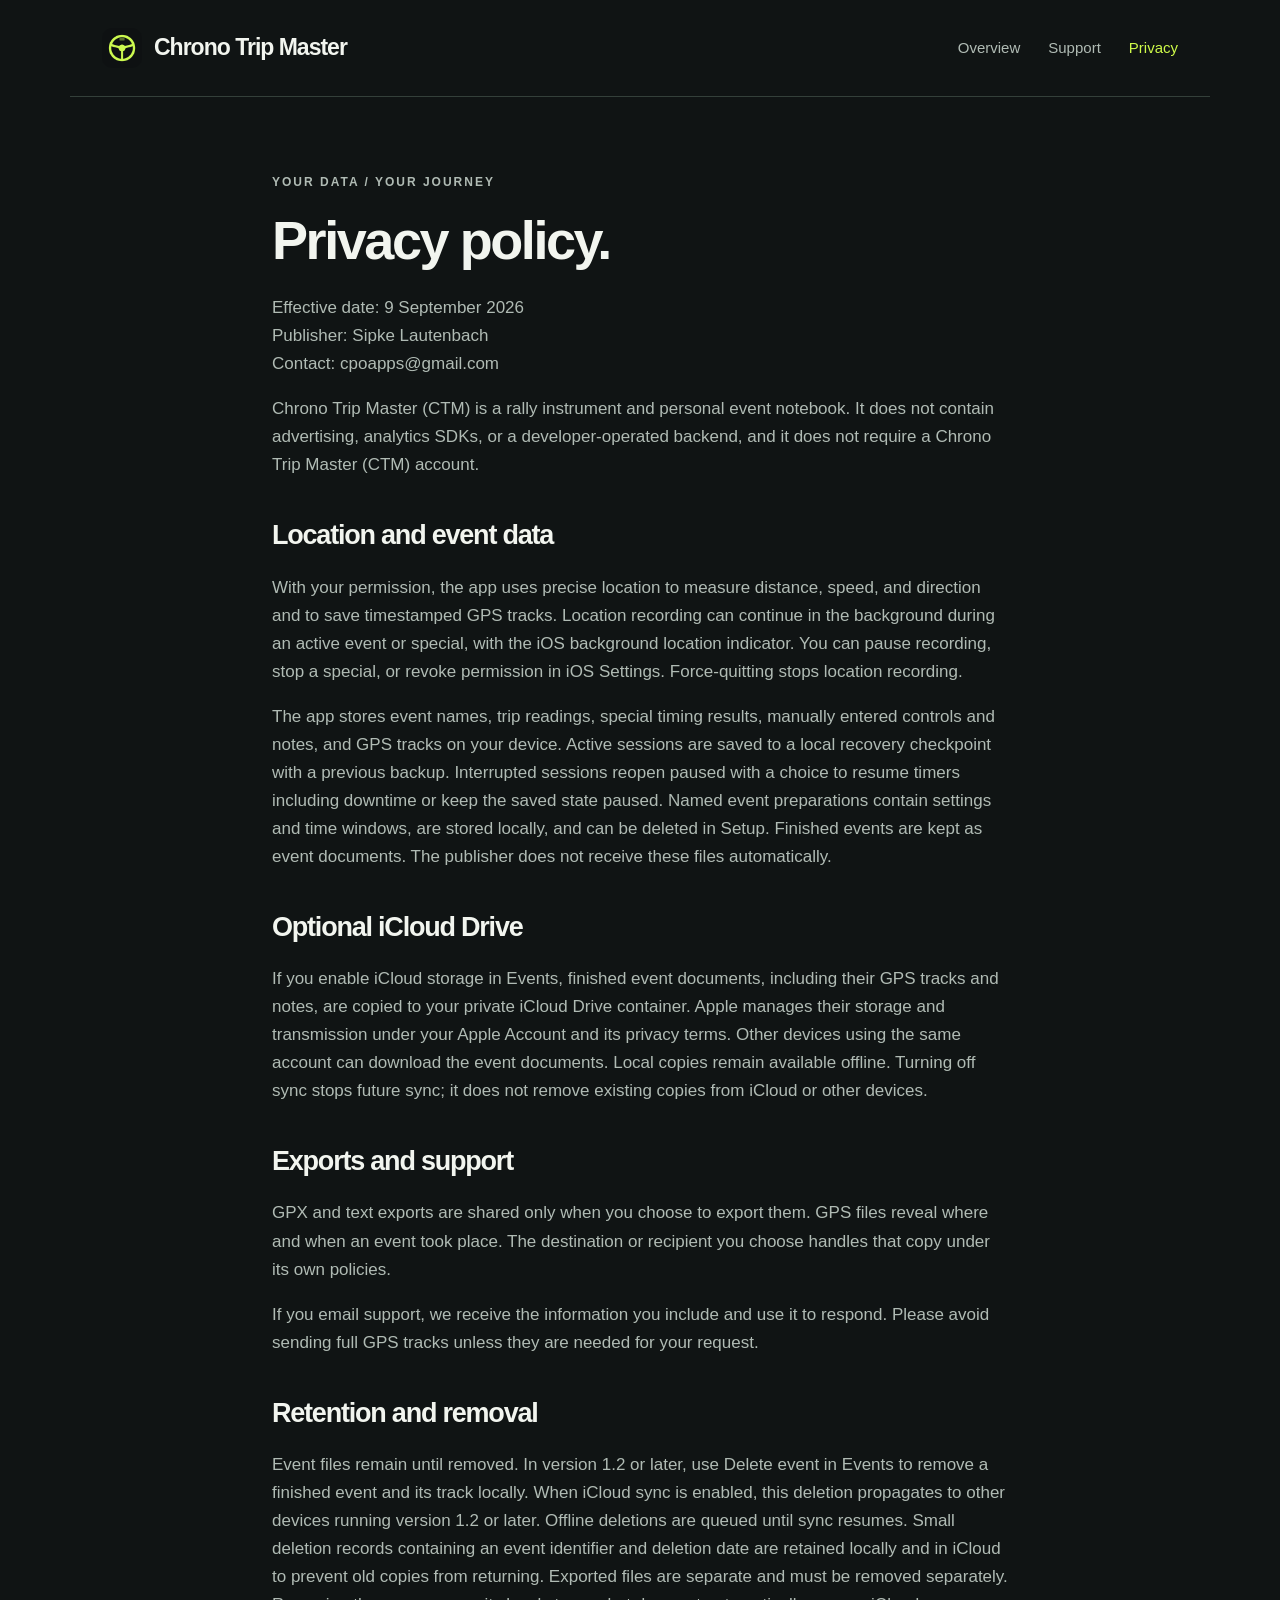
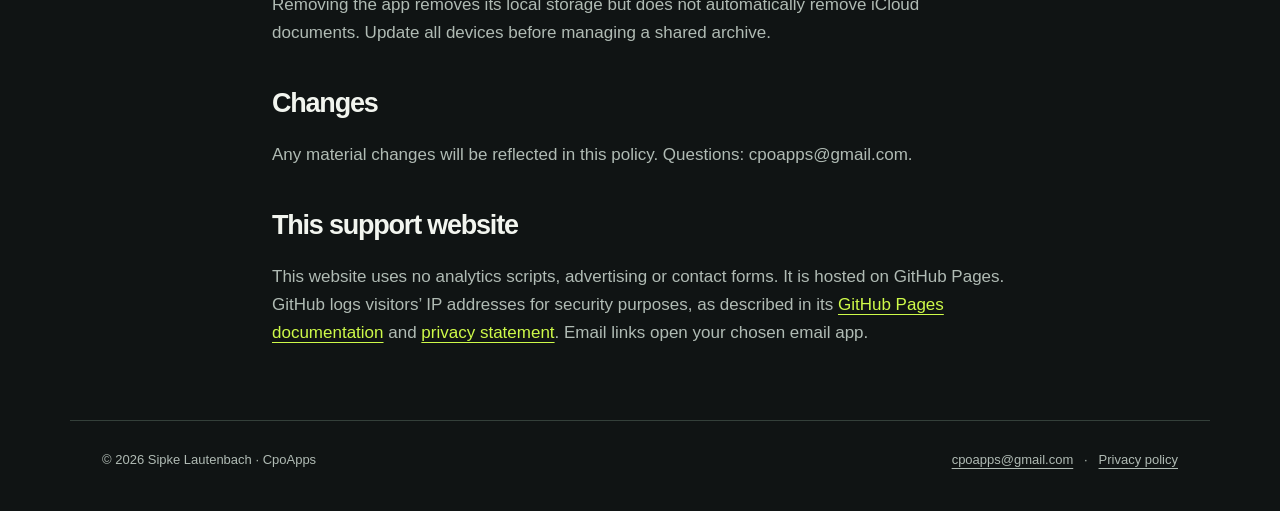
==== commit 91485a10: "Rename support site to Chrono Trip Master and refresh release guidance" ====
--- a/privacy.html
+++ b/privacy.html
@@ -1 +1 @@
-<!doctype html><html lang="en"><head><meta charset="utf-8"><meta name="viewport" content="width=device-width,initial-scale=1"><title>Privacy policy · cTripMaster</title><meta name="description" content="How cTripMaster handles location, event documents, optional iCloud storage and support requests."><meta name="theme-color" content="#101414"><link rel="icon" href="assets/icon.png"><link rel="stylesheet" href="assets/style.css"><link rel="canonical" href="https://cpoapps.github.io/tripmaster-site/privacy.html"></head><body><a class="skip" href="#main">Skip to content</a><header><a class="brand" href="index.html"><img src="assets/icon.png" alt="" width="40" height="40">cTripMaster</a><nav aria-label="Main navigation"><a href="index.html">Overview</a><a href="support.html">Support</a><a href="privacy.html" aria-current="page">Privacy</a></nav></header><main id="main" class="document"><p class="eyebrow">Your data / Your journey</p><h1>Privacy policy.</h1><p>Effective date: 9 September 2026<br>Publisher: Sipke Lautenbach<br>Contact: cpoapps@gmail.com</p><p>cTripMaster is a rally instrument and personal event notebook. It does not contain advertising, analytics SDKs, or a developer-operated backend, and it does not require a cTripMaster account.</p><h2>Location and event data</h2><p>With your permission, the app uses precise location to measure distance, speed, and direction and to save timestamped GPS tracks. Location recording can continue in the background during an active event or special, with the iOS background location indicator. You can pause recording, stop a special, or revoke permission in iOS Settings. Force-quitting stops location recording.</p><p>The app stores event names, trip readings, special timing results, manually entered controls and notes, and GPS tracks on your device. Active sessions are saved to a local recovery checkpoint with a previous backup. Interrupted sessions reopen paused with a choice to resume timers including downtime or keep the saved state paused. Named event preparations contain settings and time windows, are stored locally, and can be deleted in Setup. Finished events are kept as event documents. The publisher does not receive these files automatically.</p><h2>Optional iCloud Drive</h2><p>If you enable iCloud storage in Events, finished event documents, including their GPS tracks and notes, are copied to your private iCloud Drive container. Apple manages their storage and transmission under your Apple Account and its privacy terms. Other devices using the same account can download the event documents. Local copies remain available offline. Turning off sync stops future sync; it does not remove existing copies from iCloud or other devices.</p><h2>Exports and support</h2><p>GPX and text exports are shared only when you choose to export them. GPS files reveal where and when an event took place. The destination or recipient you choose handles that copy under its own policies.</p><p>If you email support, we receive the information you include and use it to respond. Please avoid sending full GPS tracks unless they are needed for your request.</p><h2>Retention and removal</h2><p>Event files remain until removed. In version 1.2 or later, use Delete event in Events to remove a finished event and its track locally. When iCloud sync is enabled, this deletion propagates to other devices running version 1.2 or later. Offline deletions are queued until sync resumes. Small deletion records containing an event identifier and deletion date are retained locally and in iCloud to prevent old copies from returning. Exported files are separate and must be removed separately. Removing the app removes its local storage but does not automatically remove iCloud documents. Update all devices before managing a shared archive.</p><h2>Changes</h2><p>Any material changes will be reflected in this policy. Questions: cpoapps@gmail.com.<br></p><h2>This support website</h2><p>This website uses no analytics scripts, advertising or contact forms. It is hosted on GitHub Pages. GitHub logs visitors’ IP addresses for security purposes, as described in its <a href="https://docs.github.com/en/pages/getting-started-with-github-pages/what-is-github-pages">GitHub Pages documentation</a> and <a href="https://docs.github.com/en/site-policy/privacy-policies/github-general-privacy-statement">privacy statement</a>. Email links open your chosen email app.</p></main><footer><div>© 2026 Sipke Lautenbach · CpoApps</div><div><a href="mailto:cpoapps@gmail.com">cpoapps@gmail.com</a> &nbsp; · &nbsp; <a href="privacy.html">Privacy policy</a></div></footer></body></html>+<!doctype html><html lang="en"><head><meta charset="utf-8"><meta name="viewport" content="width=device-width,initial-scale=1"><title>Privacy policy · Chrono Trip Master (CTM)</title><meta name="description" content="How Chrono Trip Master (CTM) handles location, event documents, optional iCloud storage and support requests."><meta name="theme-color" content="#101414"><link rel="icon" href="assets/icon.png"><link rel="stylesheet" href="assets/style.css"><link rel="canonical" href="https://cpoapps.github.io/tripmaster-site/privacy.html"></head><body><a class="skip" href="#main">Skip to content</a><header><a class="brand" href="index.html"><img src="assets/icon.png" alt="" width="40" height="40">Chrono Trip Master</a><nav aria-label="Main navigation"><a href="index.html">Overview</a><a href="support.html">Support</a><a href="privacy.html" aria-current="page">Privacy</a></nav></header><main id="main" class="document"><p class="eyebrow">Your data / Your journey</p><h1>Privacy policy.</h1><p>Effective date: 9 September 2026<br>Publisher: Sipke Lautenbach<br>Contact: cpoapps@gmail.com</p><p>Chrono Trip Master (CTM) is a rally instrument and personal event notebook. It does not contain advertising, analytics SDKs, or a developer-operated backend, and it does not require a Chrono Trip Master (CTM) account.</p><h2>Location and event data</h2><p>With your permission, the app uses precise location to measure distance, speed, and direction and to save timestamped GPS tracks. Location recording can continue in the background during an active event or special, with the iOS background location indicator. You can pause recording, stop a special, or revoke permission in iOS Settings. Force-quitting stops location recording.</p><p>The app stores event names, trip readings, special timing results, manually entered controls and notes, and GPS tracks on your device. Active sessions are saved to a local recovery checkpoint with a previous backup. Interrupted sessions reopen paused with a choice to resume timers including downtime or keep the saved state paused. Named event preparations contain settings and time windows, are stored locally, and can be deleted in Setup. Finished events are kept as event documents. The publisher does not receive these files automatically.</p><h2>Optional iCloud Drive</h2><p>If you enable iCloud storage in Events, finished event documents, including their GPS tracks and notes, are copied to your private iCloud Drive container. Apple manages their storage and transmission under your Apple Account and its privacy terms. Other devices using the same account can download the event documents. Local copies remain available offline. Turning off sync stops future sync; it does not remove existing copies from iCloud or other devices.</p><h2>Exports and support</h2><p>GPX and text exports are shared only when you choose to export them. GPS files reveal where and when an event took place. The destination or recipient you choose handles that copy under its own policies.</p><p>If you email support, we receive the information you include and use it to respond. Please avoid sending full GPS tracks unless they are needed for your request.</p><h2>Retention and removal</h2><p>Event files remain until removed. In version 1.2 or later, use Delete event in Events to remove a finished event and its track locally. When iCloud sync is enabled, this deletion propagates to other devices running version 1.2 or later. Offline deletions are queued until sync resumes. Small deletion records containing an event identifier and deletion date are retained locally and in iCloud to prevent old copies from returning. Exported files are separate and must be removed separately. Removing the app removes its local storage but does not automatically remove iCloud documents. Update all devices before managing a shared archive.</p><h2>Changes</h2><p>Any material changes will be reflected in this policy. Questions: cpoapps@gmail.com.<br></p><h2>This support website</h2><p>This website uses no analytics scripts, advertising or contact forms. It is hosted on GitHub Pages. GitHub logs visitors’ IP addresses for security purposes, as described in its <a href="https://docs.github.com/en/pages/getting-started-with-github-pages/what-is-github-pages">GitHub Pages documentation</a> and <a href="https://docs.github.com/en/site-policy/privacy-policies/github-general-privacy-statement">privacy statement</a>. Email links open your chosen email app.</p></main><footer><div>© 2026 Sipke Lautenbach · CpoApps</div><div><a href="mailto:cpoapps@gmail.com">cpoapps@gmail.com</a> &nbsp; · &nbsp; <a href="privacy.html">Privacy policy</a></div></footer></body></html>
--- a/assets/style.css
+++ b/assets/style.css
@@ -1 +1,2 @@
-:root{color-scheme:dark;--bg:#101414;--panel:#1c2221;--text:#f2f5ef;--muted:#b0bbb4;--line:#34403a;--lime:#cefa49}*{box-sizing:border-box}html{scroll-behavior:smooth}body{margin:0;background:var(--bg);color:var(--text);font:17px/1.65 -apple-system,BlinkMacSystemFont,"Segoe UI",sans-serif}a{color:var(--lime);text-underline-offset:4px}a:hover{color:white}a:focus-visible,summary:focus-visible{outline:3px solid var(--lime);outline-offset:6px}header,main,footer{max-width:1140px;margin:auto;padding:28px 32px}header{display:flex;align-items:center;justify-content:space-between;border-bottom:1px solid var(--line);gap:24px}.brand{display:flex;align-items:center;gap:12px;color:var(--text);font-size:23px;font-weight:800;text-decoration:none;letter-spacing:-1px}.brand img{width:40px;height:40px;border-radius:10px}nav{display:flex;gap:28px}nav a{color:var(--muted);font-size:15px;text-decoration:none}nav a[aria-current=page]{color:var(--lime)}.eyebrow{font-size:12px;letter-spacing:2px;color:var(--lime);font-weight:750;text-transform:uppercase;margin-bottom:18px}h1,h2,h3{line-height:1.1;letter-spacing:-.045em}h1{font-size:clamp(40px,6vw,76px);margin:0 0 24px;max-width:850px}h2{font-size:32px;margin-top:0}h3{font-size:22px}.intro{font-size:20px;color:var(--muted);max-width:620px}.hero{display:grid;grid-template-columns:1.3fr .7fr;gap:70px;align-items:center;padding:54px 0 68px}.hero img{display:block;height:auto;width:100%;max-width:290px;margin:auto;border:8px solid #303934;border-radius:40px;box-shadow:0 30px 70px #0008}.button{display:inline-flex;align-items:center;justify-content:center;min-height:52px;background:var(--lime);color:#111a09;font-weight:750;padding:12px 24px;border-radius:12px;text-decoration:none;margin:12px 12px 10px 0}.button:hover{background:#e0ff84;color:#111a09}.button.secondary{background:transparent;border:1px solid var(--line);color:var(--text)}.meta{color:var(--muted);font-size:14px}.grid{display:grid;grid-template-columns:repeat(3,1fr);gap:18px}.card{background:var(--panel);padding:26px;border:1px solid var(--line);border-radius:18px}.card p{color:var(--muted);font-size:16px;margin-bottom:0}.number{color:var(--lime);font:14px ui-monospace,monospace}.band{margin:54px 0 28px;padding:34px;border-top:1px solid var(--line);border-bottom:1px solid var(--line);display:flex;justify-content:space-between;gap:32px;align-items:center}.band p{max-width:620px;color:var(--muted);margin-bottom:0}.document{max-width:800px;padding-top:64px;padding-bottom:56px}.document h1{font-size:54px}.document h2{font-size:27px;margin-top:42px}.document p,.document li{color:var(--muted)}.document strong{color:var(--text)}details{border-bottom:1px solid var(--line);padding:20px 0}summary{cursor:pointer;font-weight:700;line-height:1.45;padding-right:20px}details p{margin:14px 0 4px}.contact{background:var(--panel);padding:26px;border-radius:18px;margin:30px 0}.contact h2{margin-top:0}.contact a{overflow-wrap:anywhere}footer{display:flex;justify-content:space-between;gap:20px;font-size:13px;color:var(--muted);border-top:1px solid var(--line);padding-bottom:40px}footer a{color:var(--muted)}.skip{position:absolute;left:12px;top:-80px;background:var(--lime);color:black;padding:12px;z-index:9}.skip:focus{top:12px}@media(max-width:720px){header,main,footer{padding-left:22px;padding-right:22px}header{align-items:flex-start}.brand{font-size:20px}nav{gap:14px;flex-wrap:wrap;justify-content:flex-end}nav a{font-size:14px}.hero{grid-template-columns:1fr;gap:36px;padding:40px 0}.hero img{max-width:250px}.grid{grid-template-columns:1fr}.band,footer{display:block}.band{padding:28px 0}.document{padding-top:40px}.document h1{font-size:42px}footer div+div{margin-top:12px}}@media(prefers-reduced-motion:reduce){html{scroll-behavior:auto}}+:root{color-scheme:dark;--bg:#101414;--panel:#1c2221;--text:#f2f5ef;--muted:#b0bbb4;--line:#34403a;--lime:#cefa49}*{box-sizing:border-box}html{scroll-behavior:smooth}body{margin:0;background:var(--bg);color:var(--text);font:17px/1.65 -apple-system,BlinkMacSystemFont,"Segoe UI",sans-serif}a{color:var(--lime);text-underline-offset:4px}a:hover{color:white}a:focus-visible,summary:focus-visible{outline:3px solid var(--lime);outline-offset:6px}header,main,footer{max-width:1140px;margin:auto;padding:28px 32px}header{display:flex;align-items:center;justify-content:space-between;border-bottom:1px solid var(--line);gap:24px}.brand{display:flex;align-items:center;gap:12px;color:var(--text);font-size:23px;font-weight:800;text-decoration:none;letter-spacing:-1px}.brand img{width:40px;height:40px;border-radius:10px}nav{display:flex;gap:28px}nav a{color:var(--muted);font-size:15px;text-decoration:none}nav a[aria-current=page]{color:var(--lime)}.eyebrow{font-size:12px;letter-spacing:2px;color:var(--lime);font-weight:750;text-transform:uppercase;margin-bottom:18px}h1,h2,h3{line-height:1.1;letter-spacing:-.045em}h1{font-size:clamp(40px,6vw,76px);margin:0 0 24px;max-width:850px}h2{font-size:32px;margin-top:0}h3{font-size:22px}.intro{font-size:20px;color:var(--muted);max-width:620px}.hero{display:grid;grid-template-columns:1.3fr .7fr;gap:70px;align-items:center;padding:54px 0 68px}.hero img{display:block;height:auto;width:100%;max-width:290px;margin:auto;border:8px solid #303934;border-radius:40px;box-shadow:0 30px 70px #0008}.button{display:inline-flex;align-items:center;justify-content:center;min-height:52px;background:var(--lime);color:#111a09;font-weight:750;padding:12px 24px;border-radius:12px;text-decoration:none;margin:12px 12px 10px 0}.button:hover{background:#e0ff84;color:#111a09}.button.secondary{background:transparent;border:1px solid var(--line);color:var(--text)}.meta{color:var(--muted);font-size:14px}.grid{display:grid;grid-template-columns:repeat(3,1fr);gap:18px}.card{background:var(--panel);padding:26px;border:1px solid var(--line);border-radius:18px}.card p{color:var(--muted);font-size:16px;margin-bottom:0}.number{color:var(--lime);font:14px ui-monospace,monospace}.band{margin:54px 0 28px;padding:34px;border-top:1px solid var(--line);border-bottom:1px solid var(--line);display:flex;justify-content:space-between;gap:32px;align-items:center}.band p{max-width:620px;color:var(--muted);margin-bottom:0}.document{max-width:800px;padding-top:64px;padding-bottom:56px}.document h1{font-size:54px}.document h2{font-size:27px;margin-top:42px}.document p,.document li{color:var(--muted)}.document strong{color:var(--text)}details{border-bottom:1px solid var(--line);padding:20px 0}summary{cursor:pointer;font-weight:700;line-height:1.45;padding-right:20px}details p{margin:14px 0 4px}.contact{background:var(--panel);padding:26px;border-radius:18px;margin:30px 0}.contact h2{margin-top:0}.contact a{overflow-wrap:anywhere}footer{display:flex;justify-content:space-between;gap:20px;font-size:13px;color:var(--muted);border-top:1px solid var(--line);padding-bottom:40px}footer a{color:var(--muted)}.skip{position:absolute;left:12px;top:-80px;background:var(--lime);color:black;padding:12px;z-index:9}.skip:focus{top:12px}@media(max-width:720px){header,main,footer{padding-left:22px;padding-right:22px}header{align-items:flex-start}.brand{font-size:20px}nav{gap:14px;flex-wrap:wrap;justify-content:flex-end}nav a{font-size:14px}.hero{grid-template-columns:1fr;gap:36px;padding:40px 0}.hero img{max-width:250px}.grid{grid-template-columns:1fr}.band,footer{display:block}.band{padding:28px 0}.document{padding-top:40px}.document h1{font-size:42px}footer div+div{margin-top:12px}}@media(prefers-reduced-motion:reduce){html{scroll-behavior:auto}}
+@media(max-width:480px){header{flex-wrap:wrap}.brand{font-size:20px}nav{width:100%;justify-content:flex-start}}
